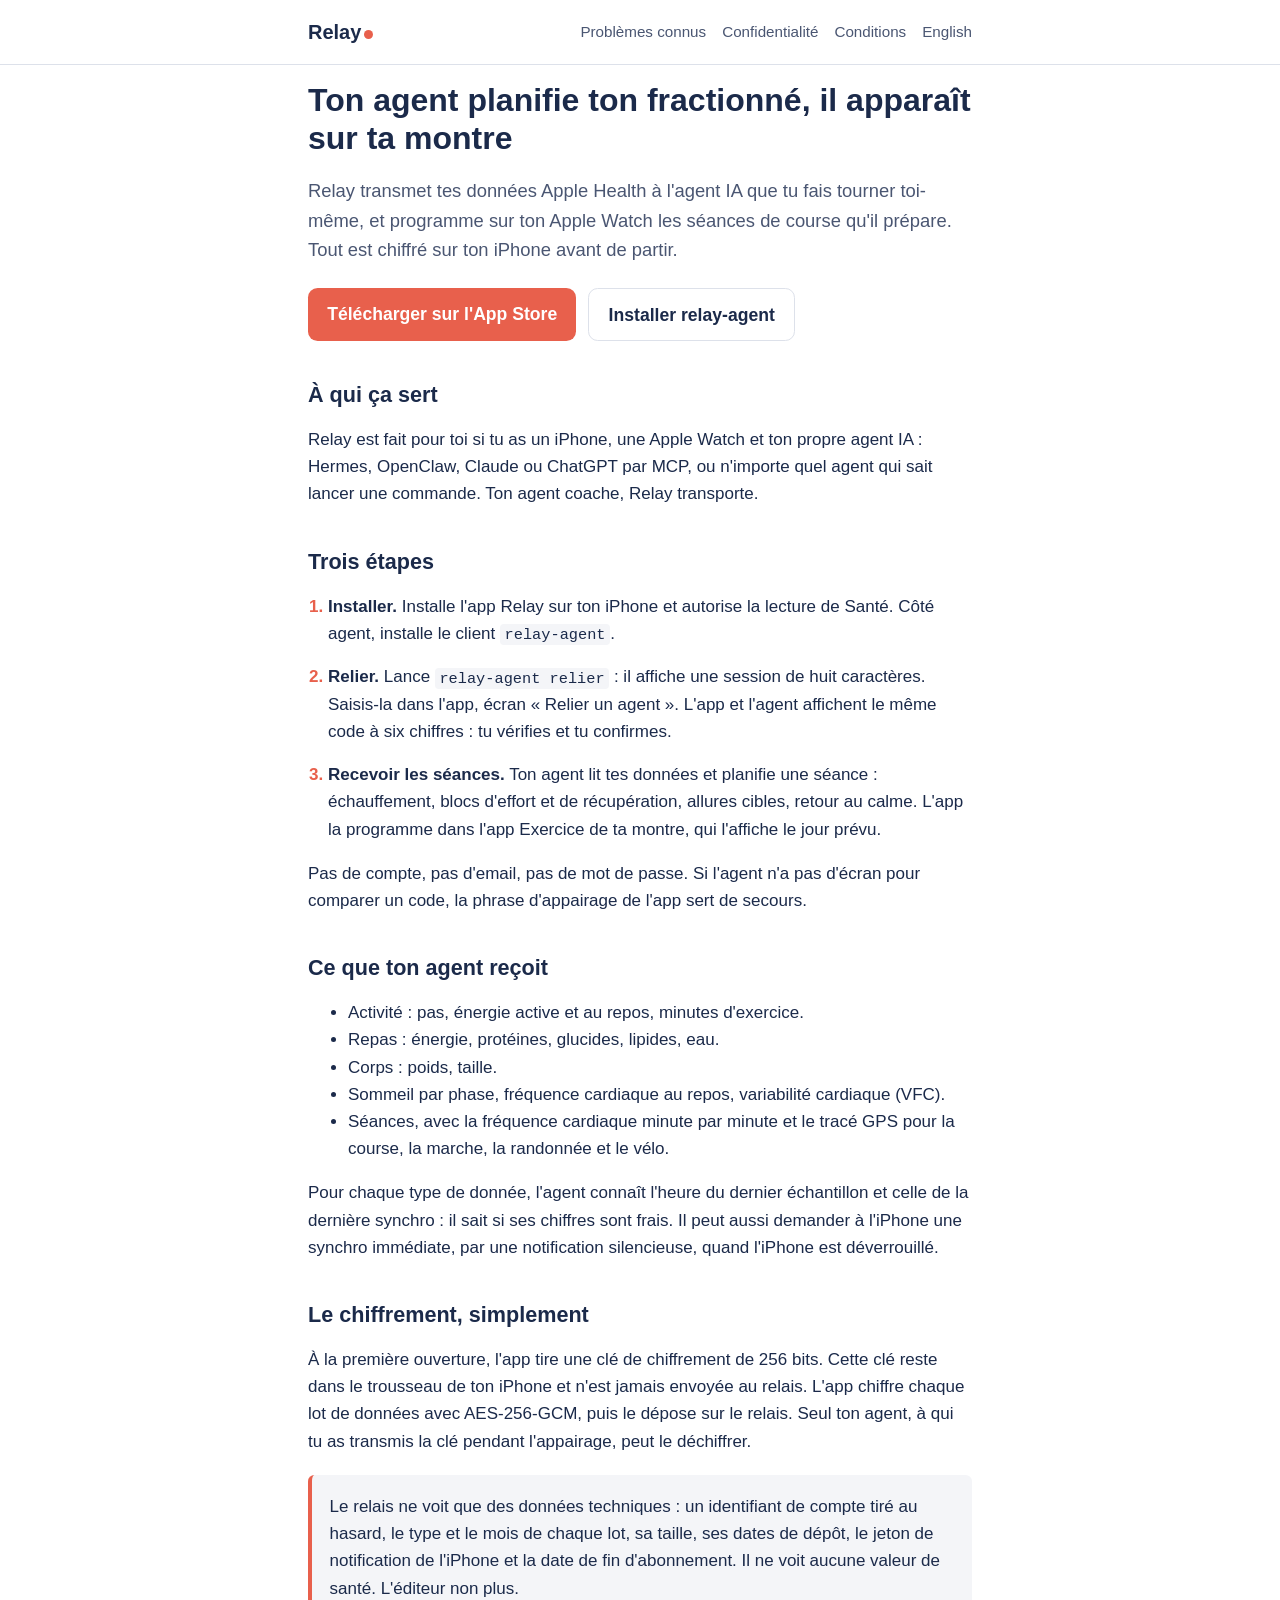
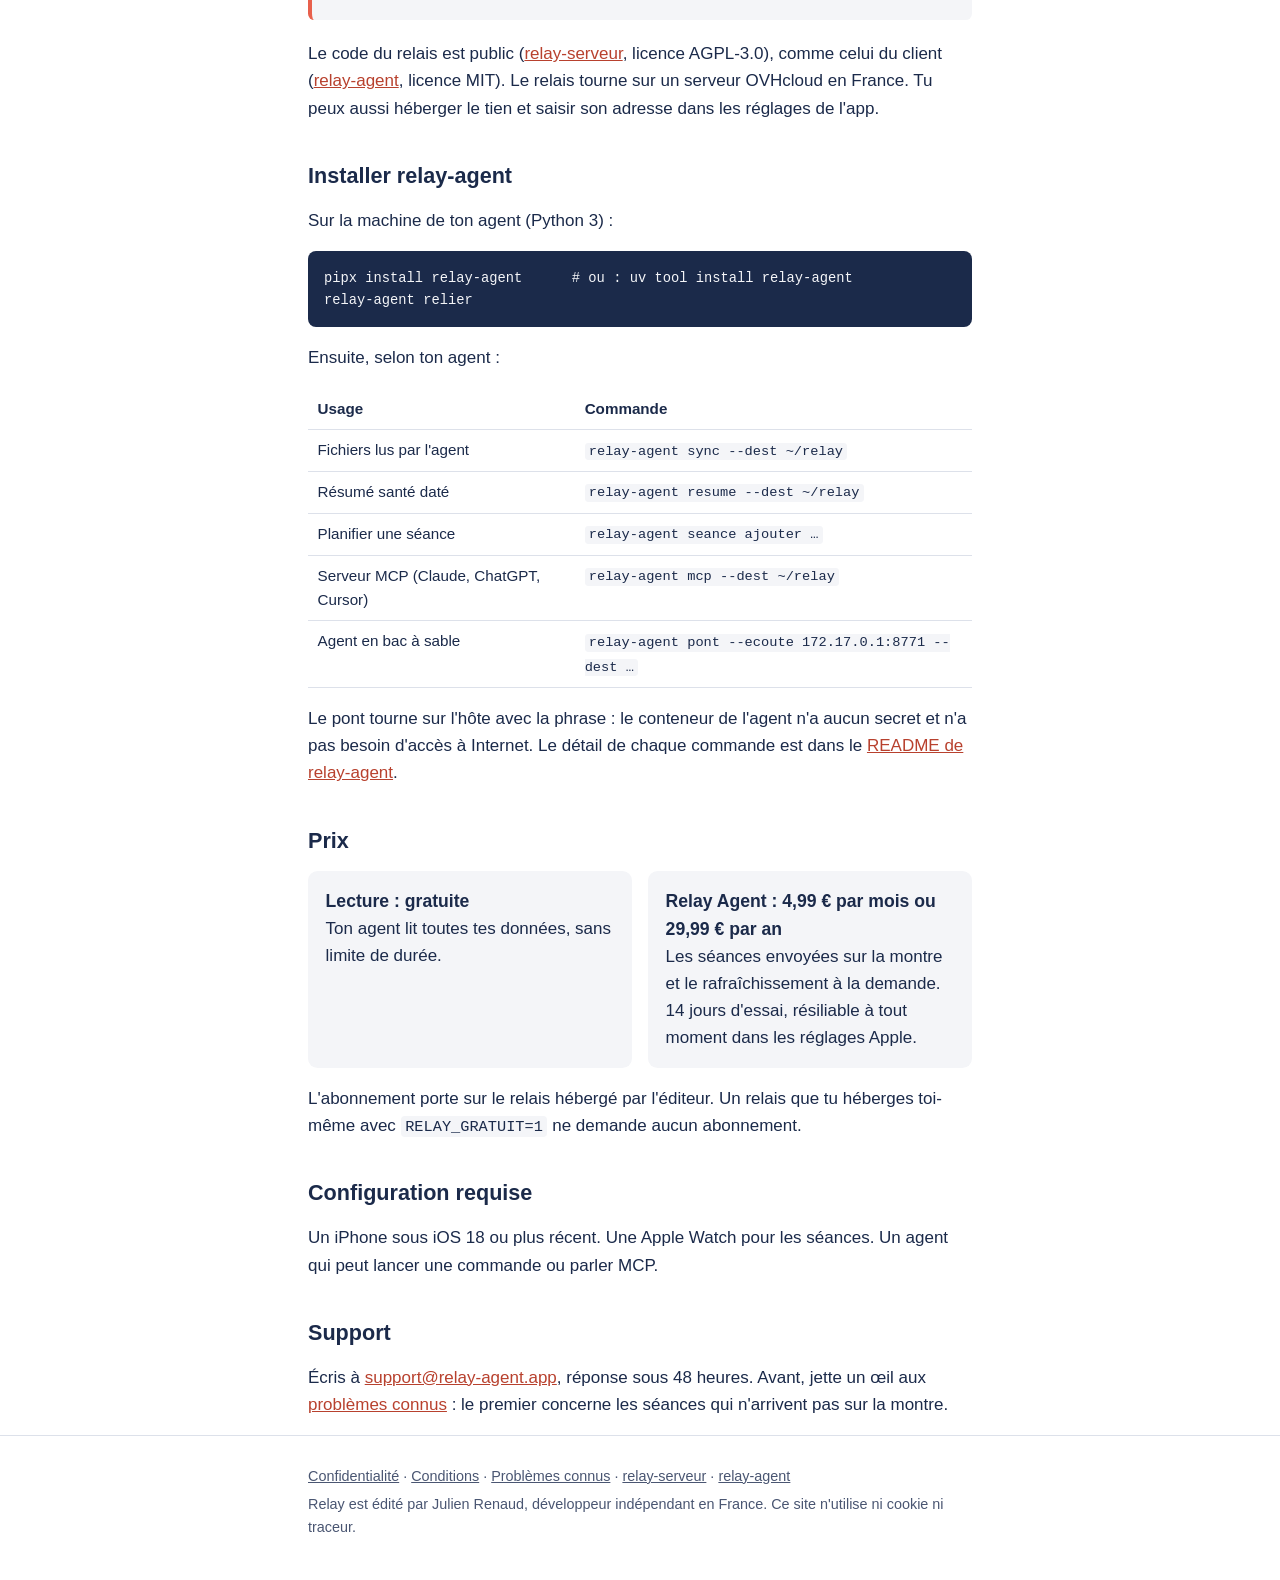
==== site/index.html @ a7344947 "Site (fr, en), politique de confidentialité, conditions, problèmes connus, registre des traitements " ====
<!doctype html>
<html lang="fr">
<head>
<meta charset="utf-8">
<meta name="viewport" content="width=device-width, initial-scale=1">
<title>Relay pour agents : ta santé et tes séances, pour ton agent IA</title>
<meta name="description" content="Relay donne tes données Apple Health à ton propre agent IA, chiffrées de bout en bout, et envoie sur ton Apple Watch les séances de course qu'il planifie.">
<link rel="stylesheet" href="style.css">
<link rel="alternate" hreflang="en" href="https://relay-agent.app/en/">
</head>
<body>
<header class="haut">
  <div class="page">
    <a class="marque" href="./">Relay</a>
    <nav>
      <a href="problemes.html">Problèmes connus</a>
      <a href="confidentialite.html">Confidentialité</a>
      <a href="conditions.html">Conditions</a>
      <a href="en/" hreflang="en" lang="en">English</a>
    </nav>
  </div>
</header>

<main class="page">
  <h1>Ton agent planifie ton fractionné, il apparaît sur ta montre</h1>
  <p class="accroche">Relay transmet tes données Apple Health à l'agent IA que tu fais tourner toi-même, et programme sur ton Apple Watch les séances de course qu'il prépare. Tout est chiffré sur ton iPhone avant de partir.</p>

  <div class="actions">
    <!-- lien App Store à la publication -->
    <a class="bouton" href="#">Télécharger sur l'App Store</a>
    <a class="bouton secondaire" href="#installer">Installer relay-agent</a>
  </div>

  <h2>À qui ça sert</h2>
  <p>Relay est fait pour toi si tu as un iPhone, une Apple Watch et ton propre agent IA : Hermes, OpenClaw, Claude ou ChatGPT par MCP, ou n'importe quel agent qui sait lancer une commande. Ton agent coache, Relay transporte.</p>

  <h2>Trois étapes</h2>
  <ol class="etapes">
    <li><strong>Installer.</strong> Installe l'app Relay sur ton iPhone et autorise la lecture de Santé. Côté agent, installe le client <code>relay-agent</code>.</li>
    <li><strong>Relier.</strong> Lance <code>relay-agent relier</code> : il affiche une session de huit caractères. Saisis-la dans l'app, écran « Relier un agent ». L'app et l'agent affichent le même code à six chiffres : tu vérifies et tu confirmes.</li>
    <li><strong>Recevoir les séances.</strong> Ton agent lit tes données et planifie une séance : échauffement, blocs d'effort et de récupération, allures cibles, retour au calme. L'app la programme dans l'app Exercice de ta montre, qui l'affiche le jour prévu.</li>
  </ol>
  <p>Pas de compte, pas d'email, pas de mot de passe. Si l'agent n'a pas d'écran pour comparer un code, la phrase d'appairage de l'app sert de secours.</p>

  <h2>Ce que ton agent reçoit</h2>
  <ul>
    <li>Activité : pas, énergie active et au repos, minutes d'exercice.</li>
    <li>Repas : énergie, protéines, glucides, lipides, eau.</li>
    <li>Corps : poids, taille.</li>
    <li>Sommeil par phase, fréquence cardiaque au repos, variabilité cardiaque (VFC).</li>
    <li>Séances, avec la fréquence cardiaque minute par minute et le tracé GPS pour la course, la marche, la randonnée et le vélo.</li>
  </ul>
  <p>Pour chaque type de donnée, l'agent connaît l'heure du dernier échantillon et celle de la dernière synchro : il sait si ses chiffres sont frais. Il peut aussi demander à l'iPhone une synchro immédiate, par une notification silencieuse, quand l'iPhone est déverrouillé.</p>

  <h2>Le chiffrement, simplement</h2>
  <p>À la première ouverture, l'app tire une clé de chiffrement de 256 bits. Cette clé reste dans le trousseau de ton iPhone et n'est jamais envoyée au relais. L'app chiffre chaque lot de données avec AES-256-GCM, puis le dépose sur le relais. Seul ton agent, à qui tu as transmis la clé pendant l'appairage, peut le déchiffrer.</p>
  <div class="encadre">
    <p>Le relais ne voit que des données techniques : un identifiant de compte tiré au hasard, le type et le mois de chaque lot, sa taille, ses dates de dépôt, le jeton de notification de l'iPhone et la date de fin d'abonnement. Il ne voit aucune valeur de santé. L'éditeur non plus.</p>
  </div>
  <p>Le code du relais est public (<a href="https://github.com/jStrider/relay-serveur">relay-serveur</a>, licence AGPL-3.0), comme celui du client (<a href="https://github.com/jStrider/relay-agent">relay-agent</a>, licence MIT). Le relais tourne sur un serveur OVHcloud en France. Tu peux aussi héberger le tien et saisir son adresse dans les réglages de l'app.</p>

  <h2 id="installer">Installer relay-agent</h2>
  <p>Sur la machine de ton agent (Python 3) :</p>
<pre><code>pipx install relay-agent      # ou : uv tool install relay-agent
relay-agent relier</code></pre>
  <p>Ensuite, selon ton agent :</p>
  <div class="tableau">
  <table>
    <tr><th>Usage</th><th>Commande</th></tr>
    <tr><td>Fichiers lus par l'agent</td><td><code>relay-agent sync --dest ~/relay</code></td></tr>
    <tr><td>Résumé santé daté</td><td><code>relay-agent resume --dest ~/relay</code></td></tr>
    <tr><td>Planifier une séance</td><td><code>relay-agent seance ajouter …</code></td></tr>
    <tr><td>Serveur MCP (Claude, ChatGPT, Cursor)</td><td><code>relay-agent mcp --dest ~/relay</code></td></tr>
    <tr><td>Agent en bac à sable</td><td><code>relay-agent pont --ecoute 172.17.0.1:8771 --dest …</code></td></tr>
  </table>
  </div>
  <p>Le pont tourne sur l'hôte avec la phrase : le conteneur de l'agent n'a aucun secret et n'a pas besoin d'accès à Internet. Le détail de chaque commande est dans le <a href="https://github.com/jStrider/relay-agent">README de relay-agent</a>.</p>

  <h2>Prix</h2>
  <div class="prix">
    <div>
      <strong>Lecture : gratuite</strong>
      Ton agent lit toutes tes données, sans limite de durée.
    </div>
    <div>
      <strong>Relay Agent : 4,99 € par mois ou 29,99 € par an</strong>
      Les séances envoyées sur la montre et le rafraîchissement à la demande. 14 jours d'essai, résiliable à tout moment dans les réglages Apple.
    </div>
  </div>
  <p>L'abonnement porte sur le relais hébergé par l'éditeur. Un relais que tu héberges toi-même avec <code>RELAY_GRATUIT=1</code> ne demande aucun abonnement.</p>

  <h2>Configuration requise</h2>
  <p>Un iPhone sous iOS 18 ou plus récent. Une Apple Watch pour les séances. Un agent qui peut lancer une commande ou parler MCP.</p>

  <h2>Support</h2>
  <p>Écris à <a href="mailto:support@relay-agent.app">support@relay-agent.app</a>, réponse sous 48 heures. Avant, jette un œil aux <a href="problemes.html">problèmes connus</a> : le premier concerne les séances qui n'arrivent pas sur la montre.</p>
</main>

<footer class="bas">
  <div class="page">
    <p><a href="confidentialite.html">Confidentialité</a> · <a href="conditions.html">Conditions</a> · <a href="problemes.html">Problèmes connus</a> · <a href="https://github.com/jStrider/relay-serveur">relay-serveur</a> · <a href="https://github.com/jStrider/relay-agent">relay-agent</a></p>
    <p>Relay est édité par Julien Renaud, développeur indépendant en France. Ce site n'utilise ni cookie ni traceur.</p>
  </div>
</footer>
</body>
</html>
---- site/style.css ----
:root {
  --marine: #1B2A4A;
  --corail: #E8604C;
  --fond: #ffffff;
  --fond-doux: #f4f5f8;
  --texte: #1B2A4A;
  --texte-doux: #4a5672;
  --trait: #dde1ea;
  --lien: #b8412e;
  --code-fond: #1B2A4A;
  --code-texte: #f4f5f8;
  color-scheme: light dark;
}

@media (prefers-color-scheme: dark) {
  :root {
    --fond: #0f1830;
    --fond-doux: #18233f;
    --texte: #e8ebf2;
    --texte-doux: #aab3c8;
    --trait: #2a3758;
    --lien: #f08a78;
    --code-fond: #070d1c;
    --code-texte: #e8ebf2;
  }
}

* { box-sizing: border-box; }

html { -webkit-text-size-adjust: 100%; }

body {
  margin: 0;
  background: var(--fond);
  color: var(--texte);
  font: 17px/1.6 -apple-system, BlinkMacSystemFont, "Segoe UI", Roboto, "Helvetica Neue", Arial, sans-serif;
}

.page {
  max-width: 44rem;
  margin: 0 auto;
  padding: 0 1.25rem;
}

header.haut {
  border-bottom: 1px solid var(--trait);
}

header.haut .page {
  display: flex;
  flex-wrap: wrap;
  align-items: center;
  justify-content: space-between;
  gap: .5rem 1.25rem;
  padding-block: 1rem;
}

.marque {
  font-weight: 700;
  font-size: 1.25rem;
  color: var(--texte);
  text-decoration: none;
}

.marque::after {
  content: "";
  display: inline-block;
  width: .45em;
  height: .45em;
  margin-left: .12em;
  border-radius: 50%;
  background: var(--corail);
}

nav { display: flex; flex-wrap: wrap; gap: .25rem 1rem; font-size: .95rem; }
nav a { color: var(--texte-doux); text-decoration: none; }
nav a:hover, nav a[aria-current] { color: var(--texte); }

main { padding-block: 2rem 3rem; }

h1 { font-size: 2rem; line-height: 1.2; margin: 1rem 0 .75rem; }
h2 { font-size: 1.35rem; line-height: 1.3; margin: 2.5rem 0 .75rem; }
h3 { font-size: 1.1rem; margin: 1.5rem 0 .5rem; }

.accroche { font-size: 1.15rem; color: var(--texte-doux); }

a { color: var(--lien); }

.actions { display: flex; flex-wrap: wrap; gap: .75rem; margin: 1.5rem 0; }

.bouton {
  display: inline-block;
  padding: .7rem 1.2rem;
  border-radius: .6rem;
  font-weight: 700;
  font-size: 1.1rem;
  text-decoration: none;
  background: var(--corail);
  color: #ffffff;
}

.bouton.secondaire {
  background: transparent;
  color: var(--texte);
  border: 1px solid var(--trait);
}

ol.etapes { padding-left: 1.25rem; }
ol.etapes li { margin-bottom: 1rem; }
ol.etapes li::marker { color: var(--corail); font-weight: 700; }

.encadre {
  background: var(--fond-doux);
  border-left: 4px solid var(--corail);
  border-radius: .4rem;
  padding: .9rem 1.1rem;
  margin: 1.25rem 0;
}

.encadre p { margin: .25rem 0; }

pre, code { font-family: ui-monospace, SFMono-Regular, Menlo, Consolas, monospace; font-size: .9em; }

code { background: var(--fond-doux); padding: .1em .3em; border-radius: .25em; }

pre {
  background: var(--code-fond);
  color: var(--code-texte);
  padding: 1rem;
  border-radius: .5rem;
  overflow-x: auto;
  line-height: 1.45;
}

pre code { background: none; padding: 0; color: inherit; }

.tableau { overflow-x: auto; margin: 1rem 0; }

table { border-collapse: collapse; width: 100%; font-size: .95rem; }
th, td { text-align: left; vertical-align: top; padding: .5rem .6rem; border-bottom: 1px solid var(--trait); }
th { font-weight: 600; }

.prix { display: flex; flex-wrap: wrap; gap: 1rem; margin: 1rem 0; }
.prix > div {
  flex: 1 1 14rem;
  background: var(--fond-doux);
  border-radius: .6rem;
  padding: 1rem 1.1rem;
}
.prix strong { display: block; font-size: 1.1rem; }

.a-completer { background: #ffe9a8; color: #1B2A4A; padding: 0 .25em; font-weight: 600; }

.date { color: var(--texte-doux); font-size: .95rem; }

footer.bas { border-top: 1px solid var(--trait); color: var(--texte-doux); font-size: .9rem; }
footer.bas .page { padding-block: 1.5rem 2.5rem; }
footer.bas a { color: var(--texte-doux); }
footer.bas p { margin: .3rem 0; }

@media (max-width: 30rem) {
  body { font-size: 16px; }
  h1 { font-size: 1.6rem; }
}
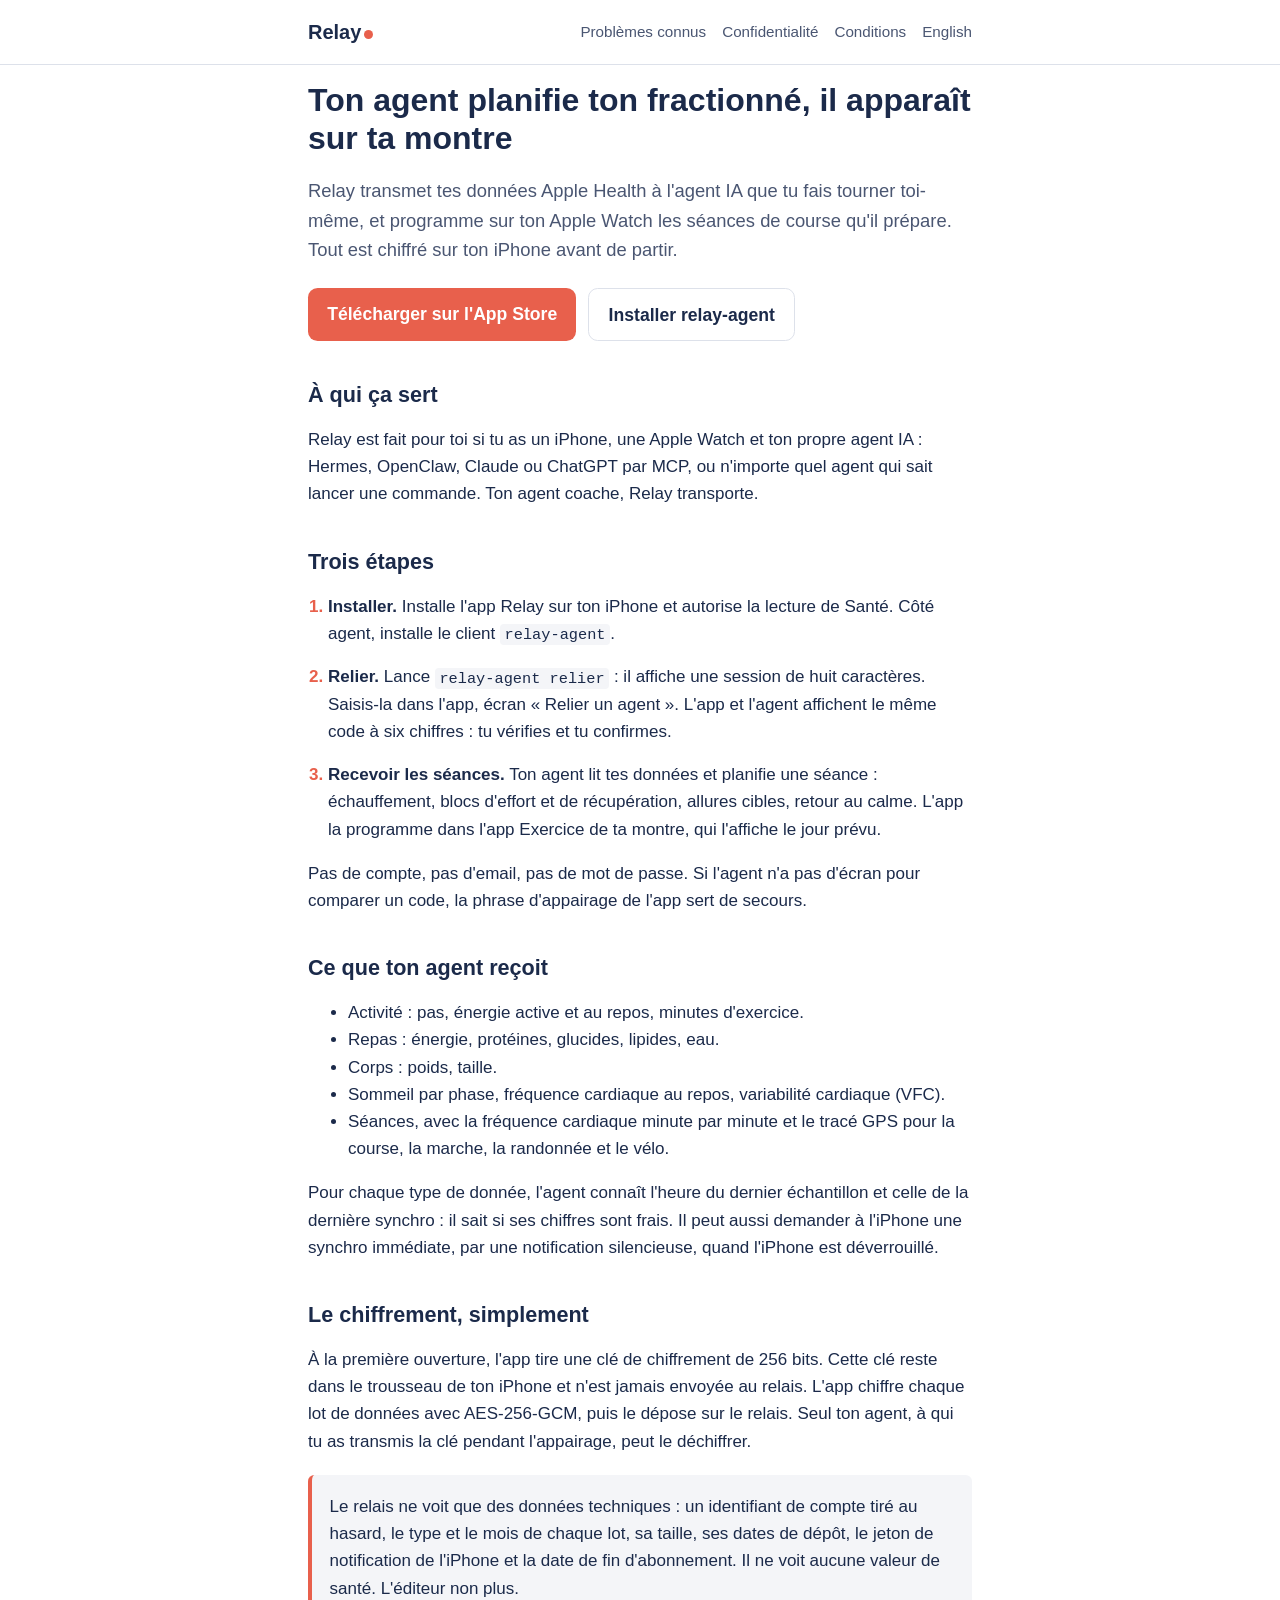
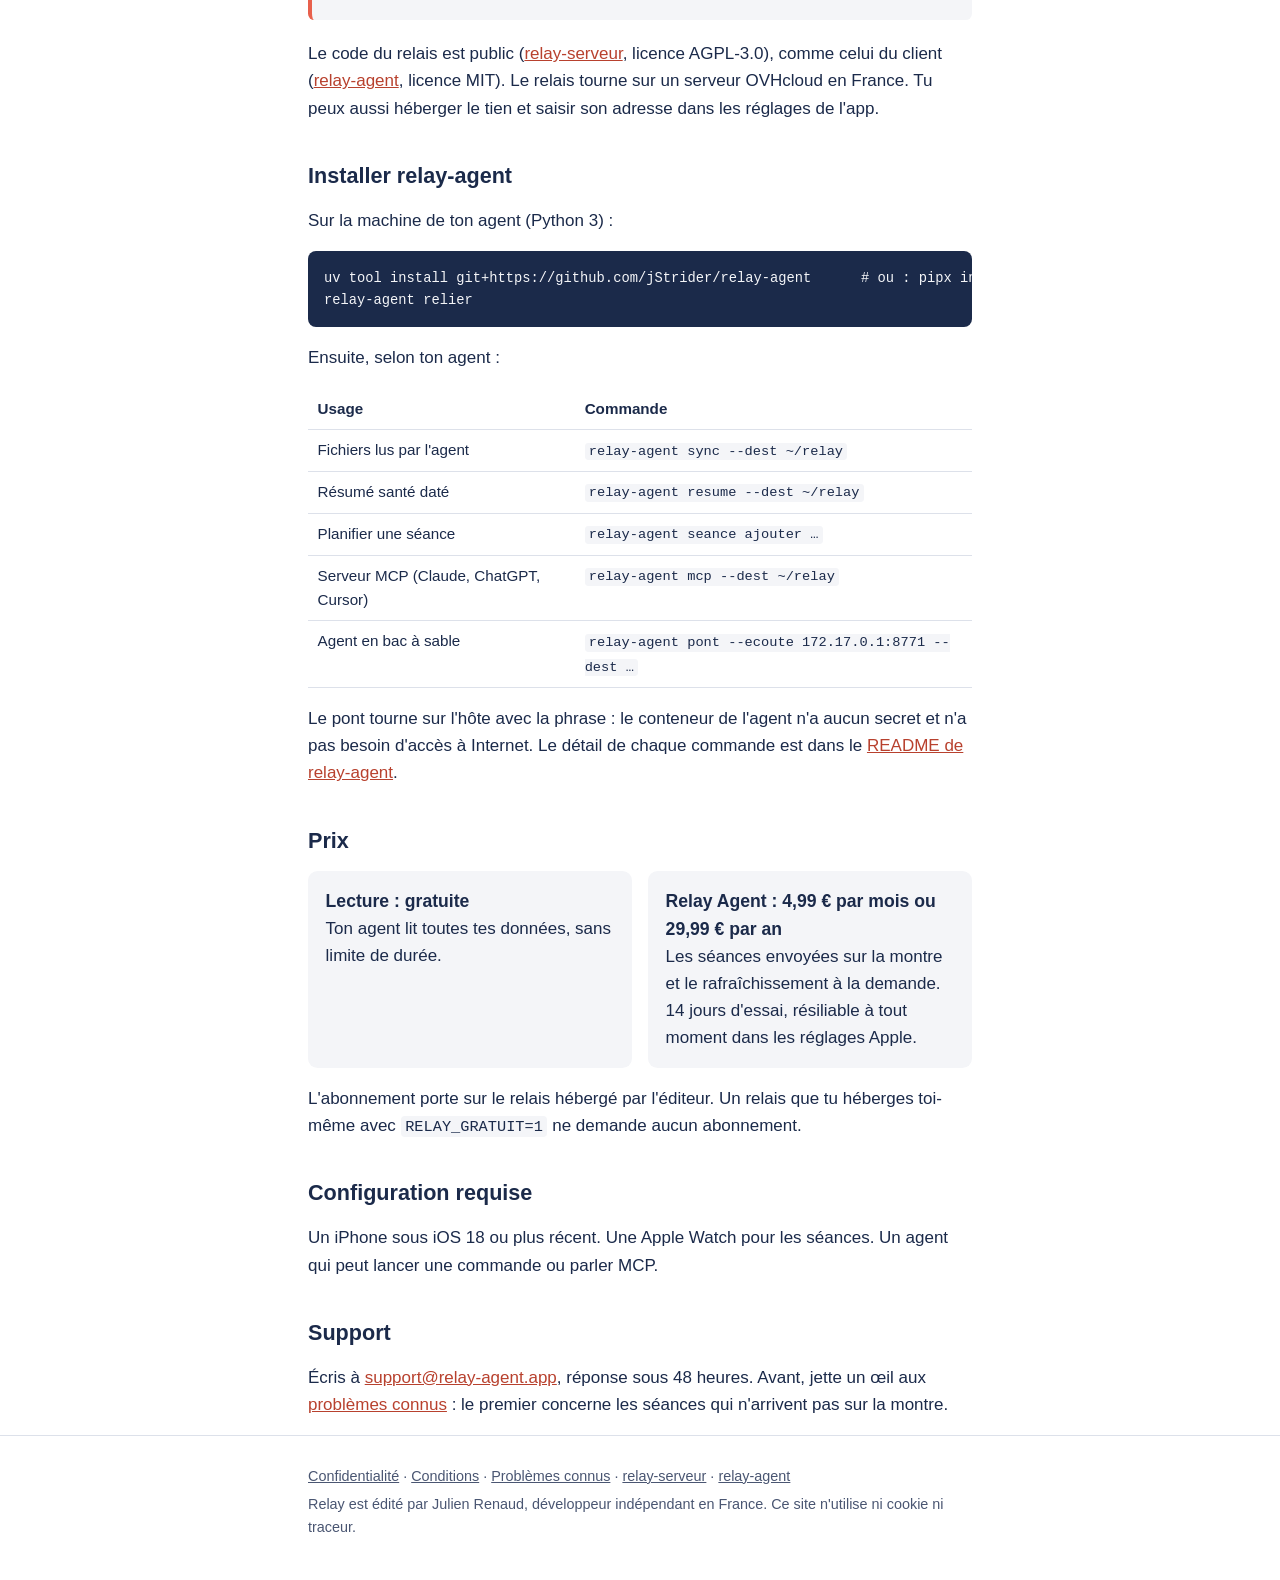
==== commit 11f136c7: "Site : installation de relay-agent depuis GitHub Co-Authored-By: Claude Opus 5.5 <noreply@anthropic." ====
--- a/site/index.html
+++ b/site/index.html
@@ -61,7 +61,7 @@
 
   <h2 id="installer">Installer relay-agent</h2>
   <p>Sur la machine de ton agent (Python 3) :</p>
-<pre><code>pipx install relay-agent      # ou : uv tool install relay-agent
+<pre><code>uv tool install git+https://github.com/jStrider/relay-agent      # ou : pipx install git+https://github.com/jStrider/relay-agent
 relay-agent relier</code></pre>
   <p>Ensuite, selon ton agent :</p>
   <div class="tableau">
